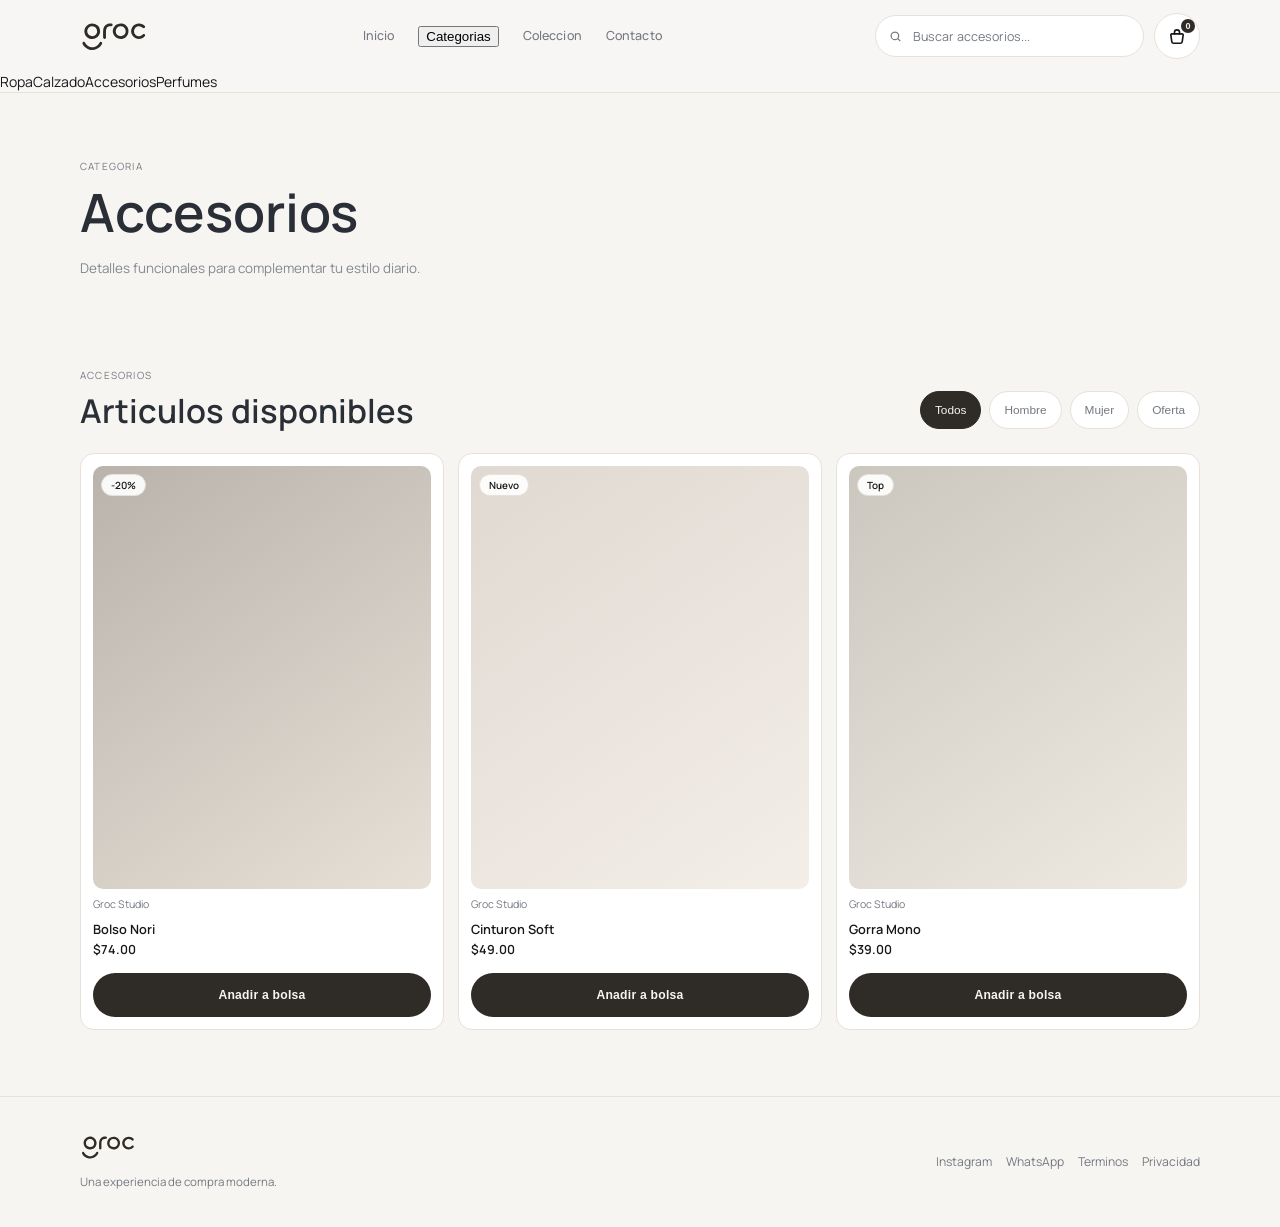
==== categoria-accesorios.html @ 4db7bdda "Add files via upload" ====
<!doctype html>
<html lang="es">
<head><meta charset="UTF-8"><meta name="viewport" content="width=device-width, initial-scale=1.0"><title>Groc | Accesorios</title><link rel="preconnect" href="https://fonts.googleapis.com"><link rel="preconnect" href="https://fonts.gstatic.com" crossorigin><link href="https://fonts.googleapis.com/css2?family=Manrope:wght@400;500;600;700&display=swap" rel="stylesheet"><link rel="stylesheet" href="styles.css"></head>
<body>
  <header class="site-header"><div class="container nav-wrap"><button class="menu-trigger" type="button" aria-label="Abrir menu" aria-expanded="false" aria-controls="mobileMenu"><span></span><span></span><span></span></button><a class="brand" href="index.html" aria-label="Groc"><img src="assets/groc.svg" alt="Groc"></a><nav class="nav" aria-label="Principal"><a href="index.html">Inicio</a><button class="nav-categories-btn" type="button" data-open-categories>Categorias</button><a href="coleccion.html">Coleccion</a><a href="contacto.html">Contacto</a></nav><div class="header-tools"><form class="search-box" role="search" aria-label="Buscar productos"><svg class="search-icon" viewBox="0 0 24 24" aria-hidden="true"><path d="M11 4a7 7 0 1 0 4.41 12.44l3.58 3.58 1.41-1.41-3.58-3.58A7 7 0 0 0 11 4zm0 2a5 5 0 1 1 0 10 5 5 0 0 1 0-10z"></path></svg><input type="search" placeholder="Buscar accesorios..." aria-label="Buscar"></form><button class="icon-btn cart-trigger" type="button" aria-label="Abrir bolsa"><span class="bag-wrap"><i class="hgi hgi-stroke hgi-shopping-bag-01" aria-hidden="true"></i><span class="cart-count" id="cartCount">0</span></span></button></div></div><nav class="mobile-menu" id="mobileMenu" aria-label="Menu movil"><a href="index.html">Inicio</a><button type="button" data-open-categories>Categorias</button><a href="coleccion.html">Coleccion</a><a href="contacto.html">Contacto</a></nav><div class="categories-list-modal" id="categoriesListModal" aria-hidden="true"><div class="categories-list-overlay" data-close-categories></div><div class="categories-list-panel" role="dialog" aria-modal="true" aria-label="Lista de categorias"><a href="categoria-ropa.html">Ropa</a><a href="categoria-calzado.html">Calzado</a><a href="categoria-accesorios.html">Accesorios</a><a href="categoria-perfumes.html">Perfumes</a></div></div></header>
  <main><section class="section page-hero"><div class="container"><p class="eyebrow">Categoria</p><h1>Accesorios</h1><p class="lead">Detalles funcionales para complementar tu estilo diario.</p></div></section><section class="section products"><div class="container"><div class="section-head section-head-inline"><div><p class="eyebrow">Accesorios</p><h2>Articulos disponibles</h2></div><div class="filter-group" role="group" aria-label="Filtrar accesorios"><button class="chip is-active" data-filter="all" type="button">Todos</button><button class="chip" data-filter="hombre" type="button">Hombre</button><button class="chip" data-filter="mujer" type="button">Mujer</button><button class="chip" data-filter="oferta" type="button">Oferta</button></div></div><div class="product-grid" id="productGrid">
    <article class="product-card" data-category="oferta" data-name="Bolso Nori" data-price="$74.00" data-brand="Groc Studio" data-description="Bolso compacto de perfil limpio." data-specs="Correa regulable|Material resistente"><div class="product-media"><span class="product-tag">-20%</span><div class="product-image dark"></div></div><p class="product-brand">Groc Studio</p><div class="product-info"><h3 class="product-title">Bolso Nori</h3><p class="product-price">$74.00</p></div><button class="btn btn-primary add-to-cart" type="button">Anadir a bolsa</button></article>
    <article class="product-card" data-category="hombre" data-name="Cinturon Soft" data-price="$49.00" data-brand="Groc Studio" data-description="Cinturon minimal para uso diario." data-specs="Hebilla metalica|Acabado mate"><div class="product-media"><span class="product-tag">Nuevo</span><div class="product-image soft"></div></div><p class="product-brand">Groc Studio</p><div class="product-info"><h3 class="product-title">Cinturon Soft</h3><p class="product-price">$49.00</p></div><button class="btn btn-primary add-to-cart" type="button">Anadir a bolsa</button></article>
    <article class="product-card" data-category="mujer" data-name="Gorra Mono" data-price="$39.00" data-brand="Groc Studio" data-description="Gorra sobria con ajuste comodo." data-specs="Talla unica|Tejido transpirable"><div class="product-media"><span class="product-tag">Top</span><div class="product-image alt"></div></div><p class="product-brand">Groc Studio</p><div class="product-info"><h3 class="product-title">Gorra Mono</h3><p class="product-price">$39.00</p></div><button class="btn btn-primary add-to-cart" type="button">Anadir a bolsa</button></article>
  </div></div></section></main>
  <footer class="site-footer"><div class="container footer-wrap"><div><a class="brand" href="index.html" aria-label="Groc"><img src="assets/groc.svg" alt="Groc"></a><p>Una experiencia de compra moderna.</p></div><div class="footer-links"><a href="#">Instagram</a><a href="#">WhatsApp</a><a href="#">Terminos</a><a href="#">Privacidad</a></div></div></footer>
  <div class="cart-panel" id="cartPanel" aria-hidden="true"><div class="cart-overlay" data-close-cart></div><aside class="cart-drawer" role="dialog" aria-modal="true" aria-label="Bolsa de compra"><div class="cart-header"><h3>Tu bolsa</h3><button class="close-cart" type="button" data-close-cart aria-label="Cerrar bolsa">×</button></div><div class="cart-content"><p class="cart-empty" id="cartEmpty">Tu bolsa esta vacia.</p><div class="cart-items" id="cartItems"></div></div><div class="cart-footer"><div class="cart-summary"><span>Subtotal</span><strong id="cartSubtotal">$0.00</strong></div><button class="btn btn-primary full" type="button">Finalizar compra</button><button class="btn btn-ghost full" type="button" data-close-cart>Seguir comprando</button></div></aside></div>
  <script src="script.js"></script>
</body>
</html>
---- styles.css ----
:root {
  --bg: #f7f5f2;
  --surface: #ffffff;
  --text: #171717;
  --heading: #2a2e36;
  --muted: #747981;
  --subtitle: #838891;
  --border: #e6e1da;
  --accent: #2f2b27;
  --accent-contrast: #f7f5f2;
  --radius: 14px;
}

* {
  box-sizing: border-box;
}

html,
body {
  margin: 0;
  padding: 0;
}

body {
  font-family: "Manrope", system-ui, -apple-system, BlinkMacSystemFont, "Segoe UI", sans-serif;
  background: var(--bg);
  color: var(--text);
  font-size: 0.875rem;
  line-height: 1.45;
}

a {
  color: inherit;
  text-decoration: none;
}

.container {
  width: min(1120px, 92%);
  margin: 0 auto;
}

.site-header {
  position: sticky;
  top: 0;
  z-index: 30;
  backdrop-filter: blur(8px);
  background: color-mix(in oklab, var(--bg) 86%, white 14%);
  border-bottom: 1px solid var(--border);
}

.nav-wrap {
  display: flex;
  align-items: center;
  justify-content: space-between;
  min-height: 72px;
  gap: 14px;
}

.menu-trigger {
  display: none;
  width: 42px;
  height: 42px;
  border: 1px solid var(--border);
  border-radius: 999px;
  background: var(--surface);
  padding: 0;
  align-items: center;
  justify-content: center;
  flex-direction: column;
  gap: 4px;
  cursor: pointer;
}

.menu-trigger span {
  width: 14px;
  height: 1.5px;
  background: var(--text);
  border-radius: 999px;
}

.brand {
  display: inline-flex;
  align-items: center;
}

.brand img {
  display: block;
  height: 30px;
  width: auto;
}

.site-header .brand img {
  height: 34px;
}

.site-footer .brand img {
  height: 28px;
}

.nav {
  display: flex;
  align-items: center;
  gap: 24px;
}

.nav a {
  color: var(--muted);
  font-weight: 500;
  font-size: 0.78rem;
  letter-spacing: 0.01em;
  transition: color 0.2s ease;
}

.nav a:hover {
  color: var(--text);
}

.header-tools {
  display: flex;
  align-items: center;
  gap: 10px;
}

.mobile-menu {
  display: none;
}

.search-box {
  display: inline-flex;
  align-items: center;
  gap: 8px;
  min-height: 42px;
  border: 1px solid var(--border);
  border-radius: 999px;
  background: var(--surface);
  padding: 0 12px;
}

.search-icon {
  width: 15px;
  height: 15px;
  fill: var(--muted);
}

.search-box input {
  width: 220px;
  border: 0;
  outline: none;
  background: transparent;
  color: var(--text);
  font-family: inherit;
  font-size: 0.78rem;
}

.search-box input::placeholder {
  color: var(--muted);
}

.icon-btn {
  border: 1px solid var(--border);
  border-radius: 999px;
  background: var(--surface);
  color: var(--text);
  min-height: 46px;
  min-width: 46px;
  padding: 0;
  display: inline-flex;
  align-items: center;
  justify-content: center;
  font-size: 0.9rem;
  cursor: pointer;
}

.bag-wrap {
  position: relative;
  width: 24px;
  height: 24px;
  display: inline-grid;
  place-items: center;
}

.hgi.hgi-stroke.hgi-shopping-bag-01 {
  display: block;
  width: 22px;
  height: 22px;
  color: currentColor;
  background: currentColor;
  -webkit-mask: url("data:image/svg+xml,%3Csvg xmlns='http://www.w3.org/2000/svg' viewBox='0 0 24 24' fill='none' stroke='black' stroke-width='1.8' stroke-linecap='round' stroke-linejoin='round'%3E%3Cpath d='M6.25 9.75h11.5a1 1 0 0 1 .99 1.14l-1.04 7.3a2 2 0 0 1-1.98 1.71H8.28a2 2 0 0 1-1.98-1.7l-1.04-7.31a1 1 0 0 1 .99-1.14Z'/%3E%3Cpath d='M9.25 9.75V8a2.75 2.75 0 1 1 5.5 0v1.75'/%3E%3C/svg%3E") center / contain no-repeat;
  mask: url("data:image/svg+xml,%3Csvg xmlns='http://www.w3.org/2000/svg' viewBox='0 0 24 24' fill='none' stroke='black' stroke-width='1.8' stroke-linecap='round' stroke-linejoin='round'%3E%3Cpath d='M6.25 9.75h11.5a1 1 0 0 1 .99 1.14l-1.04 7.3a2 2 0 0 1-1.98 1.71H8.28a2 2 0 0 1-1.98-1.7l-1.04-7.31a1 1 0 0 1 .99-1.14Z'/%3E%3Cpath d='M9.25 9.75V8a2.75 2.75 0 1 1 5.5 0v1.75'/%3E%3C/svg%3E") center / contain no-repeat;
}

.cart-count {
  position: absolute;
  top: -5px;
  right: -6px;
  display: grid;
  place-items: center;
  min-width: 14px;
  height: 14px;
  border-radius: 999px;
  background: var(--accent);
  color: var(--accent-contrast);
  font-size: 0.56rem;
  font-weight: 700;
  line-height: 1;
}

.hero {
  padding: 64px 0;
}

.hero-carousel {
  padding-top: 44px;
}

.carousel {
  position: relative;
  overflow: hidden;
  touch-action: pan-y;
}

.carousel-track {
  display: flex;
  transition: transform 0.5s ease;
}

.carousel-slide {
  min-width: 100%;
  min-height: 480px;
  position: relative;
  display: flex;
  align-items: end;
  padding: 34px;
}

.carousel-slide::before {
  content: none;
}

.slide-copy {
  position: relative;
  z-index: 1;
  max-width: 560px;
  display: flex;
  flex-direction: column;
  justify-content: flex-end;
}

.bg-one {
  background-image: none;
}

.bg-two {
  background-image: none;
}

.bg-three {
  background-image: none;
}

.carousel h1 {
  color: var(--text);
}

.carousel .eyebrow,
.carousel .lead {
  color: var(--subtitle);
}

.carousel .lead {
  opacity: 1;
}

.carousel-controls {
  position: absolute;
  left: 0;
  right: 0;
  bottom: 14px;
  display: flex;
  align-items: center;
  justify-content: center;
  gap: 12px;
  padding: 0 16px;
  pointer-events: none;
}

.carousel-btn {
  width: 32px;
  height: 32px;
  border-radius: 999px;
  border: 1px solid #d5cfc6;
  background: #f7f5f2;
  color: var(--text);
  cursor: pointer;
  font-size: 1.1rem;
  line-height: 1;
  pointer-events: auto;
}

.carousel-dots {
  display: flex;
  align-items: center;
  gap: 8px;
}

.dot {
  width: 7px;
  height: 7px;
  border-radius: 999px;
  border: 0;
  background: #b7afa5;
  padding: 0;
  cursor: pointer;
  pointer-events: auto;
}

.dot.is-active {
  width: 20px;
  background: var(--accent);
}

.eyebrow {
  text-transform: uppercase;
  letter-spacing: 0.12em;
  font-size: 0.62rem;
  color: var(--muted);
  margin: 0 0 10px;
}

h1,
h2,
h3,
p {
  margin: 0;
}

h1 {
  font-size: clamp(2.15rem, 4.4vw, 3.3rem);
  line-height: 1.08;
  font-weight: 600;
  color: var(--heading);
}

h2 {
  font-size: clamp(1.45rem, 2.6vw, 2.05rem);
  line-height: 1.12;
  font-weight: 600;
  color: var(--heading);
}

h3 {
  font-size: 0.84rem;
  font-weight: 600;
  color: var(--heading);
}

.lead {
  color: var(--subtitle);
  font-size: 0.84rem;
  margin-top: 18px;
  max-width: 56ch;
}

.hero-actions {
  margin-top: 28px;
  display: flex;
  justify-content: flex-start;
  gap: 12px;
}

.btn {
  border: 1px solid transparent;
  border-radius: 999px;
  min-height: 44px;
  padding: 0 20px;
  display: inline-flex;
  align-items: center;
  justify-content: center;
  font-weight: 600;
  font-size: 0.76rem;
  letter-spacing: 0.02em;
  transition: transform 0.2s ease, background-color 0.2s ease, color 0.2s ease;
}

.btn:hover {
  transform: translateY(-1px);
}

.btn-primary {
  background: var(--accent);
  color: var(--accent-contrast);
}

.btn-primary:hover {
  background: #1f1d1b;
}

.btn-ghost {
  border-color: var(--border);
  color: var(--text);
}

.btn-ghost:hover {
  background: var(--surface);
}

.section {
  padding: 66px 0;
}

.section-head {
  margin-bottom: 24px;
}

.section-head-inline {
  display: flex;
  align-items: end;
  justify-content: space-between;
  gap: 16px;
}

.category-grid {
  display: grid;
  grid-template-columns: repeat(4, minmax(0, 1fr));
  gap: 14px;
}

.category-item {
  border: 1px solid var(--border);
  border-radius: var(--radius);
  padding: 22px;
  background: var(--surface);
}

.category-item p {
  margin-top: 8px;
  color: var(--subtitle);
}

.filter-group {
  display: flex;
  gap: 8px;
  flex-wrap: wrap;
}

.chip {
  border: 1px solid var(--border);
  border-radius: 999px;
  background: var(--surface);
  color: var(--muted);
  min-height: 38px;
  padding: 0 14px;
  cursor: pointer;
  font-weight: 500;
  font-size: 0.74rem;
}

.chip.is-active {
  color: var(--accent-contrast);
  background: var(--accent);
  border-color: var(--accent);
}

.product-grid {
  margin-top: 24px;
  display: grid;
  grid-template-columns: repeat(3, minmax(0, 1fr));
  gap: 14px;
}

.product-card {
  border: 1px solid var(--border);
  border-radius: var(--radius);
  background: var(--surface);
  padding: 12px;
  display: grid;
  gap: 8px;
}

.product-media {
  position: relative;
}

.product-tag {
  position: absolute;
  left: 8px;
  top: 8px;
  z-index: 2;
  min-height: 22px;
  padding: 0 9px;
  border-radius: 999px;
  border: 1px solid var(--border);
  background: color-mix(in oklab, var(--surface) 92%, transparent 8%);
  display: inline-flex;
  align-items: center;
  font-size: 0.62rem;
  font-weight: 600;
}

.product-image {
  width: 100%;
  aspect-ratio: 4 / 5;
  border-radius: 10px;
  background: linear-gradient(145deg, #d6d0c8 0%, #f7f5f2 100%);
}

.product-image.alt {
  background: linear-gradient(145deg, #cbc7bf 0%, #eee9e1 100%);
}

.product-image.dark {
  background: linear-gradient(145deg, #b9b3ab 0%, #e6e0d7 100%);
}

.product-image.soft {
  background: linear-gradient(145deg, #dfd9d2 0%, #f3eee7 100%);
}

.product-image.perfume {
  background: linear-gradient(145deg, #d6d1cb 0%, #ede7df 100%);
}

.product-image.perfume-intense {
  background: linear-gradient(145deg, #c3bfb8 0%, #ddd8d1 100%);
}

.modal-image.alt,
.detail-main-image.alt {
  background: linear-gradient(145deg, #cbc7bf 0%, #eee9e1 100%);
}

.modal-image.dark,
.detail-main-image.dark {
  background: linear-gradient(145deg, #b9b3ab 0%, #e6e0d7 100%);
}

.modal-image.soft,
.detail-main-image.soft {
  background: linear-gradient(145deg, #dfd9d2 0%, #f3eee7 100%);
}

.modal-image.perfume,
.detail-main-image.perfume {
  background: linear-gradient(145deg, #d6d1cb 0%, #ede7df 100%);
}

.modal-image.perfume-intense,
.detail-main-image.perfume-intense {
  background: linear-gradient(145deg, #c3bfb8 0%, #ddd8d1 100%);
}

.quick-btn {
  position: absolute;
  right: 8px;
  bottom: 8px;
  border: 1px solid var(--border);
  border-radius: 999px;
  min-height: 24px;
  padding: 0 10px;
  background: color-mix(in oklab, var(--surface) 92%, transparent 8%);
  font-family: inherit;
  font-size: 0.62rem;
  color: var(--text);
  cursor: pointer;
}

.product-brand {
  font-size: 0.66rem;
  color: var(--muted);
}

.product-info {
  display: flex;
  flex-direction: column;
  align-items: flex-start;
  gap: 2px;
}

.product-title {
  border: 0;
  background: transparent;
  padding: 0;
  font-size: 0.8rem;
  color: var(--text);
  font-family: inherit;
  text-align: left;
  cursor: pointer;
}

.product-price {
  font-size: 0.78rem;
  font-weight: 600;
}

.add-to-cart {
  margin-top: 6px;
  width: 100%;
}

.showcase-grid {
  display: grid;
  grid-template-columns: 1fr 1fr 1fr;
  grid-template-rows: repeat(2, minmax(210px, 1fr));
  gap: 10px;
}

.showcase-card {
  position: relative;
  border-radius: 14px;
  overflow: hidden;
  border: 1px solid var(--border);
  min-height: 210px;
  padding: 14px;
  display: flex;
  align-items: end;
  justify-content: space-between;
  color: #f7f5f2;
}

.showcase-card::before {
  content: "";
  position: absolute;
  inset: 0;
  background: linear-gradient(180deg, rgba(18, 16, 14, 0.08) 0%, rgba(18, 16, 14, 0.48) 100%);
}

.page-hero {
  padding-bottom: 24px;
}

.page-hero .lead {
  max-width: 64ch;
}

.category-page-grid {
  display: grid;
  grid-template-columns: repeat(3, minmax(0, 1fr));
  gap: 12px;
}

.category-page-card {
  border: 1px solid var(--border);
  border-radius: var(--radius);
  background: var(--surface);
  padding: 18px;
  display: grid;
  gap: 8px;
}

.category-page-card a {
  font-size: 0.74rem;
  color: var(--text);
  text-decoration: underline;
  text-underline-offset: 4px;
}

.collection-page-grid {
  display: grid;
  grid-template-columns: 1.2fr 0.8fr;
  gap: 12px;
}

.collection-page-card {
  border: 1px solid var(--border);
  border-radius: var(--radius);
  background: var(--surface);
  padding: 20px;
  display: grid;
  align-content: start;
  gap: 8px;
}

.collection-page-card.wide {
  grid-row: span 2;
  background: linear-gradient(145deg, #ece7df 0%, #f6f3ee 100%);
}

.collection-page-card a {
  font-size: 0.74rem;
  color: var(--text);
  text-decoration: underline;
  text-underline-offset: 4px;
}

.contact-page-grid {
  display: grid;
  grid-template-columns: 0.9fr 1.1fr;
  gap: 12px;
}

.contact-cards {
  display: grid;
  gap: 10px;
}

.contact-card {
  border: 1px solid var(--border);
  border-radius: var(--radius);
  background: var(--surface);
  padding: 16px;
  display: grid;
  gap: 4px;
}

.contact-form {
  border: 1px solid var(--border);
  border-radius: var(--radius);
  background: var(--surface);
  padding: 18px;
  display: grid;
  gap: 12px;
}

.contact-form label {
  display: grid;
  gap: 6px;
  font-size: 0.72rem;
  color: var(--muted);
}

.contact-form input,
.contact-form textarea {
  width: 100%;
  border: 1px solid var(--border);
  border-radius: 12px;
  background: transparent;
  color: var(--text);
  font-family: inherit;
  font-size: 0.8rem;
  padding: 10px 12px;
}

.showcase-title,
.showcase-arrow {
  position: relative;
  z-index: 1;
}

.showcase-title {
  font-size: 0.74rem;
  font-weight: 600;
}

.showcase-arrow {
  width: 30px;
  height: 30px;
  border-radius: 999px;
  background: rgba(247, 245, 242, 0.95);
  color: var(--text);
  display: inline-grid;
  place-items: center;
  font-size: 0.96rem;
}

.card-accessories {
  grid-row: 1 / span 2;
  background: linear-gradient(145deg, #a5b4bd 0%, #1f2f3e 100%);
}

.card-headphones {
  background: linear-gradient(145deg, #7d838b 0%, #232527 100%);
}

.card-turntables {
  background: linear-gradient(145deg, #6b7783 0%, #1b2430 100%);
}

.card-speakers {
  background: linear-gradient(145deg, #77818d 0%, #283036 100%);
}

.card-earphones {
  background: linear-gradient(145deg, #8a9dad 0%, #394754 100%);
}

.offer-zone {
  padding-top: 18px;
}

.offer-hero {
  position: relative;
  border: 1px solid var(--border);
  border-radius: 14px;
  overflow: hidden;
  min-height: 420px;
  background: color-mix(in oklab, var(--surface) 86%, var(--bg) 14%);
}

.offer-main-visual {
  position: absolute;
  inset: 0;
  background:
    radial-gradient(circle at 52% 36%, #ffffff 0%, #f1ece4 54%, #ded8cf 100%);
}

.offer-main-visual::after {
  content: "";
  position: absolute;
  left: 50%;
  top: 52%;
  width: min(520px, 68vw);
  aspect-ratio: 1 / 1;
  transform: translate(-50%, -50%);
  border-radius: 999px;
  background: radial-gradient(circle, rgba(44, 40, 36, 0.1) 0%, rgba(44, 40, 36, 0) 66%);
  filter: blur(3px);
}

.offer-product-card {
  position: absolute;
  left: 16px;
  bottom: 16px;
  z-index: 2;
  width: min(340px, calc(100% - 32px));
  border: 1px solid var(--border);
  border-radius: 14px;
  background: color-mix(in oklab, var(--surface) 95%, transparent 5%);
  box-shadow: 0 8px 20px rgba(20, 17, 14, 0.08);
  padding: 12px;
  display: grid;
  grid-template-columns: 70px 1fr;
  gap: 10px;
}

.offer-thumb {
  width: 70px;
  aspect-ratio: 1/1;
  border-radius: 10px;
  background: linear-gradient(145deg, #d6d0c8 0%, #f5f1ea 100%);
}

.offer-copy {
  display: grid;
  align-content: center;
  gap: 2px;
}

.offer-label {
  font-size: 0.62rem;
  text-transform: uppercase;
  color: var(--muted);
}

.offer-copy h3 {
  font-size: 0.86rem;
}

.offer-copy a {
  margin-top: 4px;
  font-size: 0.72rem;
  font-weight: 600;
  text-decoration: underline;
  text-underline-offset: 4px;
}

.offer-flash {
  margin-top: 10px;
  color: var(--text);
}

.offer-flash-wrap {
  min-height: 112px;
  border-radius: 14px;
  border: 1px solid var(--border);
  background: #ffffff;
  padding: 0 18px;
  display: flex;
  align-items: center;
  justify-content: space-between;
  gap: 16px;
}

.offer-text h2 {
  font-size: 2rem;
  line-height: 1;
}

.offer-text p {
  margin-top: 8px;
  color: var(--muted);
}

.offer-timer {
  display: grid;
  grid-template-columns: repeat(4, minmax(64px, auto));
  gap: 0;
}

.time-box {
  min-width: 92px;
  text-align: center;
  padding: 0 10px;
  border-left: 1px solid rgba(47, 43, 39, 0.14);
}

.time-box:first-child {
  border-left: 0;
}

.time-box strong {
  display: block;
  font-size: 2rem;
  line-height: 1;
}

.time-box span {
  font-size: 0.68rem;
  color: var(--muted);
  text-transform: uppercase;
}

.site-footer {
  border-top: 1px solid var(--border);
  padding: 36px 0;
}

.footer-wrap {
  display: flex;
  align-items: center;
  justify-content: space-between;
  gap: 24px;
}

.footer-wrap p {
  margin-top: 8px;
  color: var(--muted);
  font-size: 0.72rem;
}

.footer-links {
  display: flex;
  align-items: center;
  gap: 14px;
  color: var(--muted);
  font-size: 0.76rem;
}

.cart-panel {
  position: fixed;
  inset: 0;
  z-index: 70;
  opacity: 0;
  pointer-events: none;
  transition: opacity 0.25s ease;
}

.cart-panel.is-open {
  opacity: 1;
  pointer-events: auto;
}

.cart-overlay {
  position: absolute;
  inset: 0;
  background: rgba(16, 14, 12, 0.4);
}

.cart-drawer {
  position: absolute;
  top: 0;
  right: 0;
  width: min(420px, 100%);
  height: 100%;
  background: var(--surface);
  border-left: 1px solid var(--border);
  display: grid;
  grid-template-rows: auto 1fr auto;
  transform: translateX(100%);
  transition: transform 0.28s ease;
}

.cart-panel.is-open .cart-drawer {
  transform: translateX(0);
}

.cart-header {
  display: flex;
  align-items: center;
  justify-content: space-between;
  padding: 16px 18px;
  border-bottom: 1px solid var(--border);
}

.cart-content {
  padding: 12px 18px;
  overflow: auto;
}

.cart-empty {
  color: var(--muted);
  margin-top: 12px;
}

.cart-items {
  display: grid;
  gap: 10px;
}

.cart-item {
  border: 1px solid var(--border);
  border-radius: 12px;
  padding: 10px;
  display: grid;
  grid-template-columns: 70px 1fr auto;
  gap: 10px;
  align-items: center;
}

.cart-item-media {
  width: 70px;
  aspect-ratio: 1/1;
  border-radius: 8px;
  background: linear-gradient(145deg, #d6d0c8 0%, #f7f5f2 100%);
}

.cart-item-media.alt {
  background: linear-gradient(145deg, #cbc7bf 0%, #eee9e1 100%);
}

.cart-item-media.dark {
  background: linear-gradient(145deg, #b9b3ab 0%, #e6e0d7 100%);
}

.cart-item-media.soft {
  background: linear-gradient(145deg, #dfd9d2 0%, #f3eee7 100%);
}

.cart-item-media.perfume {
  background: linear-gradient(145deg, #d6d1cb 0%, #ede7df 100%);
}

.cart-item-media.perfume-intense {
  background: linear-gradient(145deg, #c3bfb8 0%, #ddd8d1 100%);
}

.cart-item-info {
  display: grid;
  gap: 2px;
}

.cart-item-name {
  font-size: 0.78rem;
  font-weight: 600;
}

.cart-item-meta {
  color: var(--muted);
  font-size: 0.66rem;
}

.cart-item-remove {
  margin-top: 4px;
  border: 0;
  background: transparent;
  color: #a07d7d;
  font-family: inherit;
  font-size: 0.66rem;
  padding: 0;
  width: fit-content;
  cursor: pointer;
}

.cart-item-remove:hover {
  color: #8f6666;
}

.cart-item-price {
  font-size: 0.74rem;
  font-weight: 700;
}

.cart-footer {
  border-top: 1px solid var(--border);
  padding: 14px 18px;
  display: grid;
  gap: 10px;
}

.cart-summary {
  display: flex;
  align-items: center;
  justify-content: space-between;
  font-size: 0.78rem;
}

.full {
  width: 100%;
}

.product-modal {
  position: fixed;
  inset: 0;
  z-index: 60;
  display: grid;
  place-items: center;
  opacity: 0;
  pointer-events: none;
  transition: opacity 0.22s ease;
}

.product-modal.is-open {
  opacity: 1;
  pointer-events: auto;
}

.modal-overlay {
  position: absolute;
  inset: 0;
  background: rgba(16, 14, 12, 0.42);
}

.modal-body {
  position: relative;
  z-index: 1;
  width: min(920px, calc(100% - 28px));
  background: var(--surface);
  border: 1px solid var(--border);
  border-radius: 16px;
  padding: 18px;
  max-height: calc(100vh - 28px);
  overflow: auto;
}

.preview-body {
  display: grid;
  grid-template-columns: 0.95fr 1.05fr;
  gap: 18px;
}

.detail-body {
  display: grid;
  grid-template-columns: 1.05fr 0.95fr;
  gap: 22px;
}

.modal-close {
  position: absolute;
  top: 10px;
  right: 10px;
  border: 0;
  background: transparent;
  color: var(--text);
  font-size: 1.6rem;
  line-height: 1;
  padding: 0;
  cursor: pointer;
}

.close-cart {
  border: 0;
  background: transparent;
  color: var(--text);
  font-size: 1.9rem;
  line-height: 1;
  padding: 0;
  cursor: pointer;
}

.modal-media {
  border: 1px solid var(--border);
  border-radius: 12px;
  padding: 10px;
}

.modal-image,
.detail-main-image {
  width: 100%;
  aspect-ratio: 4 / 5;
  border-radius: 10px;
  background: linear-gradient(145deg, #d6d0c8 0%, #f7f5f2 100%);
}

.modal-content,
.detail-info {
  display: grid;
  align-content: start;
  gap: 8px;
}

.modal-brand {
  font-size: 0.64rem;
  color: var(--muted);
}

.modal-title {
  font-size: 1rem;
  line-height: 1.2;
}

.modal-price {
  font-size: 0.9rem;
  font-weight: 700;
}

.modal-description {
  color: var(--muted);
  font-size: 0.74rem;
  line-height: 1.5;
}

.modal-actions {
  margin-top: 10px;
  display: flex;
  gap: 10px;
}

.detail-gallery {
  display: grid;
  gap: 10px;
}

.detail-thumbs {
  display: flex;
  gap: 8px;
}

.thumb {
  width: 52px;
  height: 52px;
  border-radius: 8px;
  border: 1px solid var(--border);
  background: #e4ddd4;
  cursor: pointer;
}

.thumb.is-active {
  border-color: var(--accent);
}

.detail-specs {
  margin: 8px 0 0;
  padding-left: 16px;
  display: grid;
  gap: 5px;
  color: var(--muted);
  font-size: 0.7rem;
}

.detail-cta {
  margin-top: 8px;
}

@media (max-width: 980px) {
  .category-page-grid {
    grid-template-columns: repeat(2, minmax(0, 1fr));
  }

  .collection-page-grid,
  .contact-page-grid {
    grid-template-columns: 1fr;
  }

  .collection-page-card.wide {
    grid-row: auto;
  }

  .showcase-grid {
    grid-template-columns: 1fr 1fr;
    grid-template-rows: repeat(3, 190px);
  }

  .card-accessories {
    grid-row: auto;
    min-height: 190px;
  }

  .carousel-slide {
    min-height: 400px;
    padding: 24px;
  }

  .product-grid {
    grid-template-columns: repeat(2, minmax(0, 1fr));
  }

  .search-box input {
    width: 170px;
  }

  .offer-flash-wrap {
    flex-direction: column;
    align-items: start;
    padding: 16px 18px;
  }
}

@media (max-width: 760px) {
  .category-page-grid {
    grid-template-columns: 1fr;
  }

  .nav-wrap {
    display: grid;
    grid-template-columns: auto 1fr auto;
    align-items: center;
    column-gap: 10px;
    row-gap: 14px;
    padding: 14px 0 12px;
  }

  .nav {
    display: none;
  }

  .header-tools {
    display: contents;
  }

  .menu-trigger {
    display: inline-flex;
    grid-column: 1;
    grid-row: 1;
  }

  .brand {
    grid-column: 2;
    grid-row: 1;
    justify-self: center;
  }

  .cart-trigger {
    grid-column: 3;
    grid-row: 1;
    justify-self: end;
  }

  .search-box {
    grid-column: 1 / -1;
    grid-row: 2;
    width: 100%;
    min-width: 0;
    min-height: 46px;
    padding: 0 14px;
  }

  .mobile-menu {
    display: none;
  }

  .mobile-menu.is-open {
    display: grid;
    margin: 8px 4% 0;
    background: #ffffff;
    border: 1px solid #e6e1da;
    border-radius: 12px;
    box-shadow: 0 8px 20px rgba(18, 16, 14, 0.06);
    max-height: 240px;
    overflow: hidden;
  }

  .mobile-menu a {
    min-height: 42px;
    display: flex;
    align-items: center;
    padding: 0 14px;
    border-bottom: 0;
    font-size: 0.8rem;
    color: #4a4640;
  }

  .search-box input {
    width: 100%;
    min-width: 0;
  }

  .category-grid,
  .product-grid {
    grid-template-columns: 1fr;
  }

  .showcase-grid {
    grid-template-columns: 1fr;
    grid-template-rows: repeat(5, 170px);
    gap: 12px;
    margin-top: 10px;
  }

  .showcase-card {
    min-height: 0;
    height: 170px;
    padding: 16px;
  }

  .offer-hero {
    min-height: 330px;
  }

  .offer-main-visual::after {
    width: 74vw;
  }

  .offer-text h2,
  .time-box strong {
    font-size: 1.4rem;
  }

  h1 {
    font-size: clamp(1.8rem, 8vw, 2.2rem);
  }

  .offer-timer {
    width: 100%;
    grid-template-columns: repeat(2, 1fr);
    gap: 8px;
  }

  .time-box {
    border-left: 0;
    border: 1px solid rgba(47, 43, 39, 0.14);
    border-radius: 10px;
    padding: 8px 6px;
  }

  .carousel-slide {
    padding: 16px 16px 78px;
  }

  .slide-copy {
    padding-bottom: 8px;
  }

  .hero-actions {
    margin-top: 20px;
    margin-bottom: 18px;
    flex-wrap: wrap;
  }

  .carousel-btn {
    display: none;
  }

  .carousel-controls {
    bottom: 16px;
    justify-content: center;
  }

  .preview-body,
  .detail-body {
    grid-template-columns: 1fr;
  }

  .modal-actions {
    flex-direction: column;
  }

  .section-head-inline {
    flex-direction: column;
    align-items: start;
  }

  .hero {
    padding-top: 42px;
  }
}

@media (max-width: 420px) {
  .cart-item {
    grid-template-columns: 56px 1fr auto;
    gap: 8px;
  }

  .cart-item-media {
    width: 56px;
  }
}

@media (prefers-reduced-motion: reduce) {
  .carousel-track,
  .cart-panel,
  .cart-drawer,
  .product-modal {
    transition: none !important;
  }
}
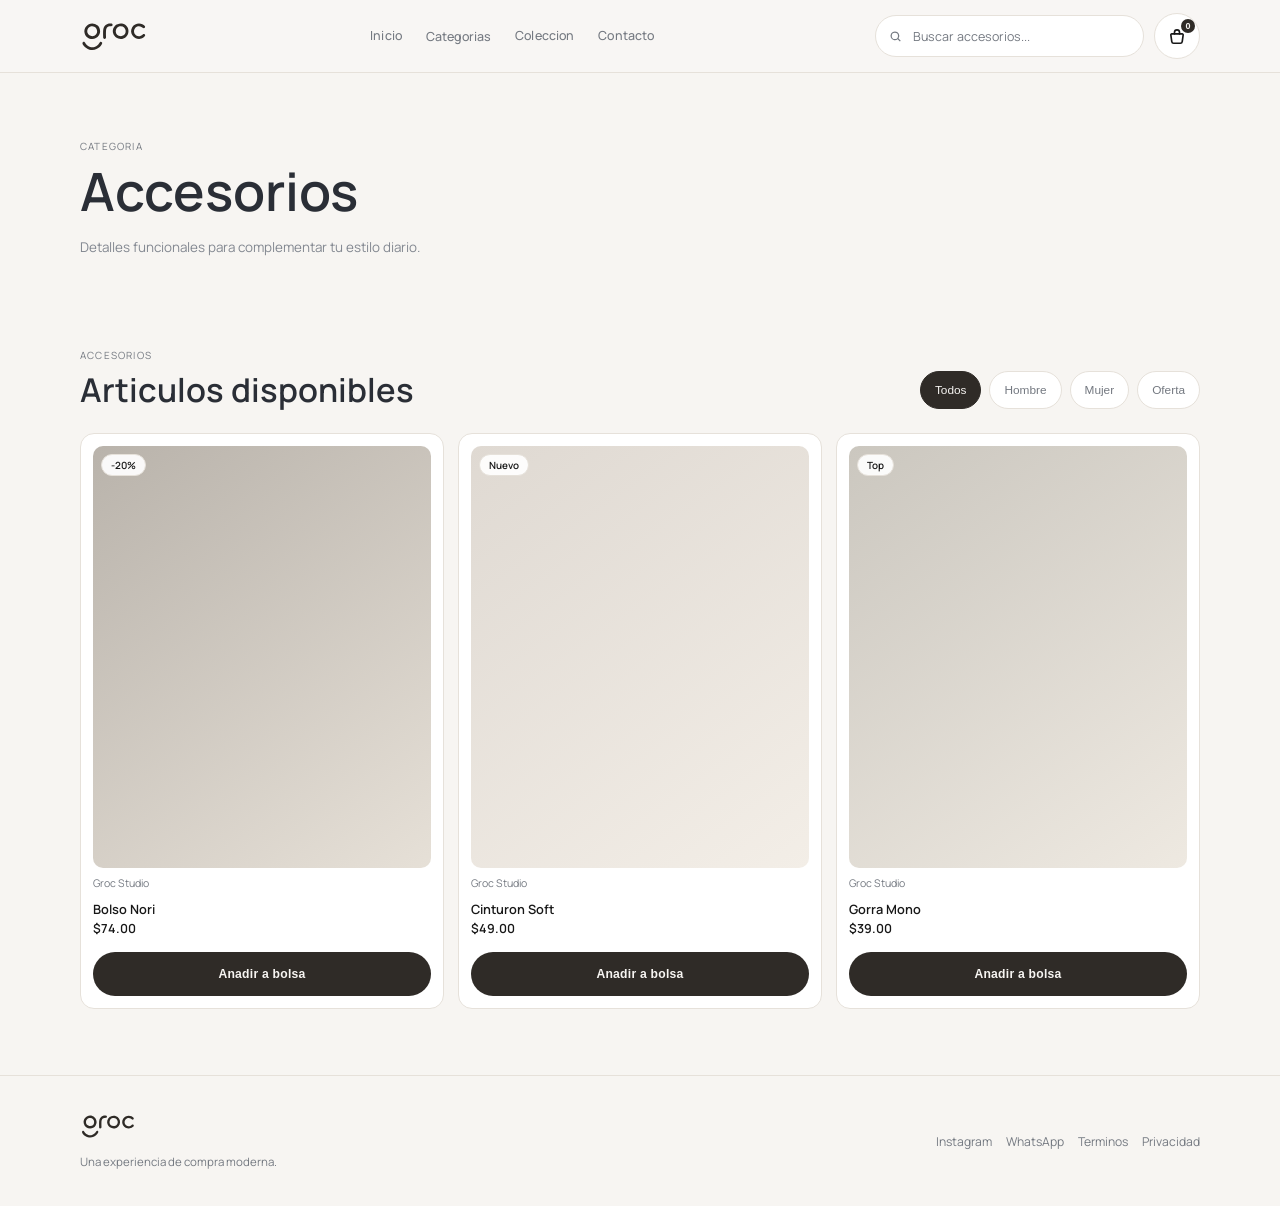
==== commit 91569637: "Add files via upload" ====
--- a/categoria-accesorios.html
+++ b/categoria-accesorios.html
@@ -2,7 +2,7 @@
 <html lang="es">
 <head><meta charset="UTF-8"><meta name="viewport" content="width=device-width, initial-scale=1.0"><title>Groc | Accesorios</title><link rel="preconnect" href="https://fonts.googleapis.com"><link rel="preconnect" href="https://fonts.gstatic.com" crossorigin><link href="https://fonts.googleapis.com/css2?family=Manrope:wght@400;500;600;700&display=swap" rel="stylesheet"><link rel="stylesheet" href="styles.css"></head>
 <body>
-  <header class="site-header"><div class="container nav-wrap"><button class="menu-trigger" type="button" aria-label="Abrir menu" aria-expanded="false" aria-controls="mobileMenu"><span></span><span></span><span></span></button><a class="brand" href="index.html" aria-label="Groc"><img src="assets/groc.svg" alt="Groc"></a><nav class="nav" aria-label="Principal"><a href="index.html">Inicio</a><button class="nav-categories-btn" type="button" data-open-categories>Categorias</button><a href="coleccion.html">Coleccion</a><a href="contacto.html">Contacto</a></nav><div class="header-tools"><form class="search-box" role="search" aria-label="Buscar productos"><svg class="search-icon" viewBox="0 0 24 24" aria-hidden="true"><path d="M11 4a7 7 0 1 0 4.41 12.44l3.58 3.58 1.41-1.41-3.58-3.58A7 7 0 0 0 11 4zm0 2a5 5 0 1 1 0 10 5 5 0 0 1 0-10z"></path></svg><input type="search" placeholder="Buscar accesorios..." aria-label="Buscar"></form><button class="icon-btn cart-trigger" type="button" aria-label="Abrir bolsa"><span class="bag-wrap"><i class="hgi hgi-stroke hgi-shopping-bag-01" aria-hidden="true"></i><span class="cart-count" id="cartCount">0</span></span></button></div></div><nav class="mobile-menu" id="mobileMenu" aria-label="Menu movil"><a href="index.html">Inicio</a><button type="button" data-open-categories>Categorias</button><a href="coleccion.html">Coleccion</a><a href="contacto.html">Contacto</a></nav><div class="categories-list-modal" id="categoriesListModal" aria-hidden="true"><div class="categories-list-overlay" data-close-categories></div><div class="categories-list-panel" role="dialog" aria-modal="true" aria-label="Lista de categorias"><a href="categoria-ropa.html">Ropa</a><a href="categoria-calzado.html">Calzado</a><a href="categoria-accesorios.html">Accesorios</a><a href="categoria-perfumes.html">Perfumes</a></div></div></header>
+  <header class="site-header"><div class="container nav-wrap"><button class="menu-trigger" type="button" aria-label="Abrir menu" aria-expanded="false" aria-controls="mobileMenu"><span></span><span></span><span></span></button><a class="brand" href="index.html" aria-label="Groc"><img src="assets/groc.svg" alt="Groc"></a><nav class="nav" aria-label="Principal"><a href="index.html">Inicio</a><button class="nav-categories-btn" type="button" data-open-categories>Categorias</button><a href="coleccion.html">Coleccion</a><a href="contacto.html">Contacto</a></nav><div class="header-tools"><form class="search-box" role="search" aria-label="Buscar productos"><svg class="search-icon" viewBox="0 0 24 24" aria-hidden="true"><path d="M11 4a7 7 0 1 0 4.41 12.44l3.58 3.58 1.41-1.41-3.58-3.58A7 7 0 0 0 11 4zm0 2a5 5 0 1 1 0 10 5 5 0 0 1 0-10z"></path></svg><input type="search" placeholder="Buscar accesorios..." aria-label="Buscar"></form><button class="icon-btn cart-trigger" type="button" aria-label="Abrir bolsa"><span class="bag-wrap"><i class="hgi hgi-stroke hgi-shopping-bag-01" aria-hidden="true"></i><span class="cart-count" id="cartCount">0</span></span></button></div></div><nav class="mobile-menu" id="mobileMenu" aria-label="Menu movil"><a href="index.html">Inicio</a><button type="button" data-open-categories>Categorias</button><a href="coleccion.html">Coleccion</a><a href="contacto.html">Contacto</a></nav><div class="categories-list-modal" id="categoriesListModal" aria-hidden="true" hidden><div class="categories-list-overlay" data-close-categories></div><div class="categories-list-panel" role="dialog" aria-modal="true" aria-label="Lista de categorias"><a href="categoria-ropa.html">Ropa</a><a href="categoria-calzado.html">Calzado</a><a href="categoria-accesorios.html">Accesorios</a><a href="categoria-perfumes.html">Perfumes</a></div></div></header>
   <main><section class="section page-hero"><div class="container"><p class="eyebrow">Categoria</p><h1>Accesorios</h1><p class="lead">Detalles funcionales para complementar tu estilo diario.</p></div></section><section class="section products"><div class="container"><div class="section-head section-head-inline"><div><p class="eyebrow">Accesorios</p><h2>Articulos disponibles</h2></div><div class="filter-group" role="group" aria-label="Filtrar accesorios"><button class="chip is-active" data-filter="all" type="button">Todos</button><button class="chip" data-filter="hombre" type="button">Hombre</button><button class="chip" data-filter="mujer" type="button">Mujer</button><button class="chip" data-filter="oferta" type="button">Oferta</button></div></div><div class="product-grid" id="productGrid">
     <article class="product-card" data-category="oferta" data-name="Bolso Nori" data-price="$74.00" data-brand="Groc Studio" data-description="Bolso compacto de perfil limpio." data-specs="Correa regulable|Material resistente"><div class="product-media"><span class="product-tag">-20%</span><div class="product-image dark"></div></div><p class="product-brand">Groc Studio</p><div class="product-info"><h3 class="product-title">Bolso Nori</h3><p class="product-price">$74.00</p></div><button class="btn btn-primary add-to-cart" type="button">Anadir a bolsa</button></article>
     <article class="product-card" data-category="hombre" data-name="Cinturon Soft" data-price="$49.00" data-brand="Groc Studio" data-description="Cinturon minimal para uso diario." data-specs="Hebilla metalica|Acabado mate"><div class="product-media"><span class="product-tag">Nuevo</span><div class="product-image soft"></div></div><p class="product-brand">Groc Studio</p><div class="product-info"><h3 class="product-title">Cinturon Soft</h3><p class="product-price">$49.00</p></div><button class="btn btn-primary add-to-cart" type="button">Anadir a bolsa</button></article>
--- a/styles.css
+++ b/styles.css
@@ -111,7 +111,24 @@
   transition: color 0.2s ease;
 }
 
+.nav-categories-btn {
+  border: 0;
+  background: transparent;
+  color: var(--muted);
+  font-weight: 500;
+  font-size: 0.78rem;
+  letter-spacing: 0.01em;
+  font-family: inherit;
+  padding: 0;
+  cursor: pointer;
+  transition: color 0.2s ease;
+}
+
 .nav a:hover {
+  color: var(--text);
+}
+
+.nav-categories-btn:hover {
   color: var(--text);
 }
 
@@ -123,6 +140,50 @@
 
 .mobile-menu {
   display: none;
+}
+
+.categories-list-modal {
+  display: none;
+  position: fixed;
+  inset: 0;
+  z-index: 55;
+}
+
+.categories-list-modal.is-open {
+  display: block;
+}
+
+.categories-list-overlay {
+  position: absolute;
+  inset: 0;
+  background: transparent;
+}
+
+.categories-list-panel {
+  position: absolute;
+  top: 82px;
+  left: 50%;
+  transform: translateX(-50%);
+  width: min(360px, 92vw);
+  border: 1px solid var(--border);
+  border-radius: 14px;
+  background: var(--surface);
+  padding: 8px 0;
+  display: grid;
+  gap: 0;
+}
+
+.categories-list-panel a {
+  min-height: 48px;
+  display: flex;
+  align-items: center;
+  padding: 0 16px;
+  font-size: 0.84rem;
+  color: var(--text);
+}
+
+.categories-list-panel a:hover {
+  background: #f7f3ed;
 }
 
 .search-box {
@@ -1343,19 +1404,45 @@
     background: #ffffff;
     border: 1px solid #e6e1da;
     border-radius: 12px;
-    box-shadow: 0 8px 20px rgba(18, 16, 14, 0.06);
-    max-height: 240px;
+    box-shadow: none;
+    max-height: 280px;
+    padding: 8px 0;
     overflow: hidden;
   }
 
   .mobile-menu a {
-    min-height: 42px;
+    min-height: 52px;
     display: flex;
     align-items: center;
-    padding: 0 14px;
+    padding: 0 16px;
     border-bottom: 0;
-    font-size: 0.8rem;
+    font-size: 0.84rem;
     color: #4a4640;
+  }
+
+  .mobile-menu button {
+    min-height: 52px;
+    display: flex;
+    align-items: center;
+    padding: 0 16px;
+    border: 0;
+    font-size: 0.84rem;
+    color: #4a4640;
+    background: transparent;
+    font-family: inherit;
+    text-align: left;
+    cursor: pointer;
+  }
+
+  .categories-list-panel {
+    top: 160px;
+    left: 4%;
+    right: 4%;
+    width: auto;
+    transform: none;
+    border: 1px solid #e6e1da;
+    border-radius: 12px;
+  box-shadow: none;
   }
 
   .search-box input {
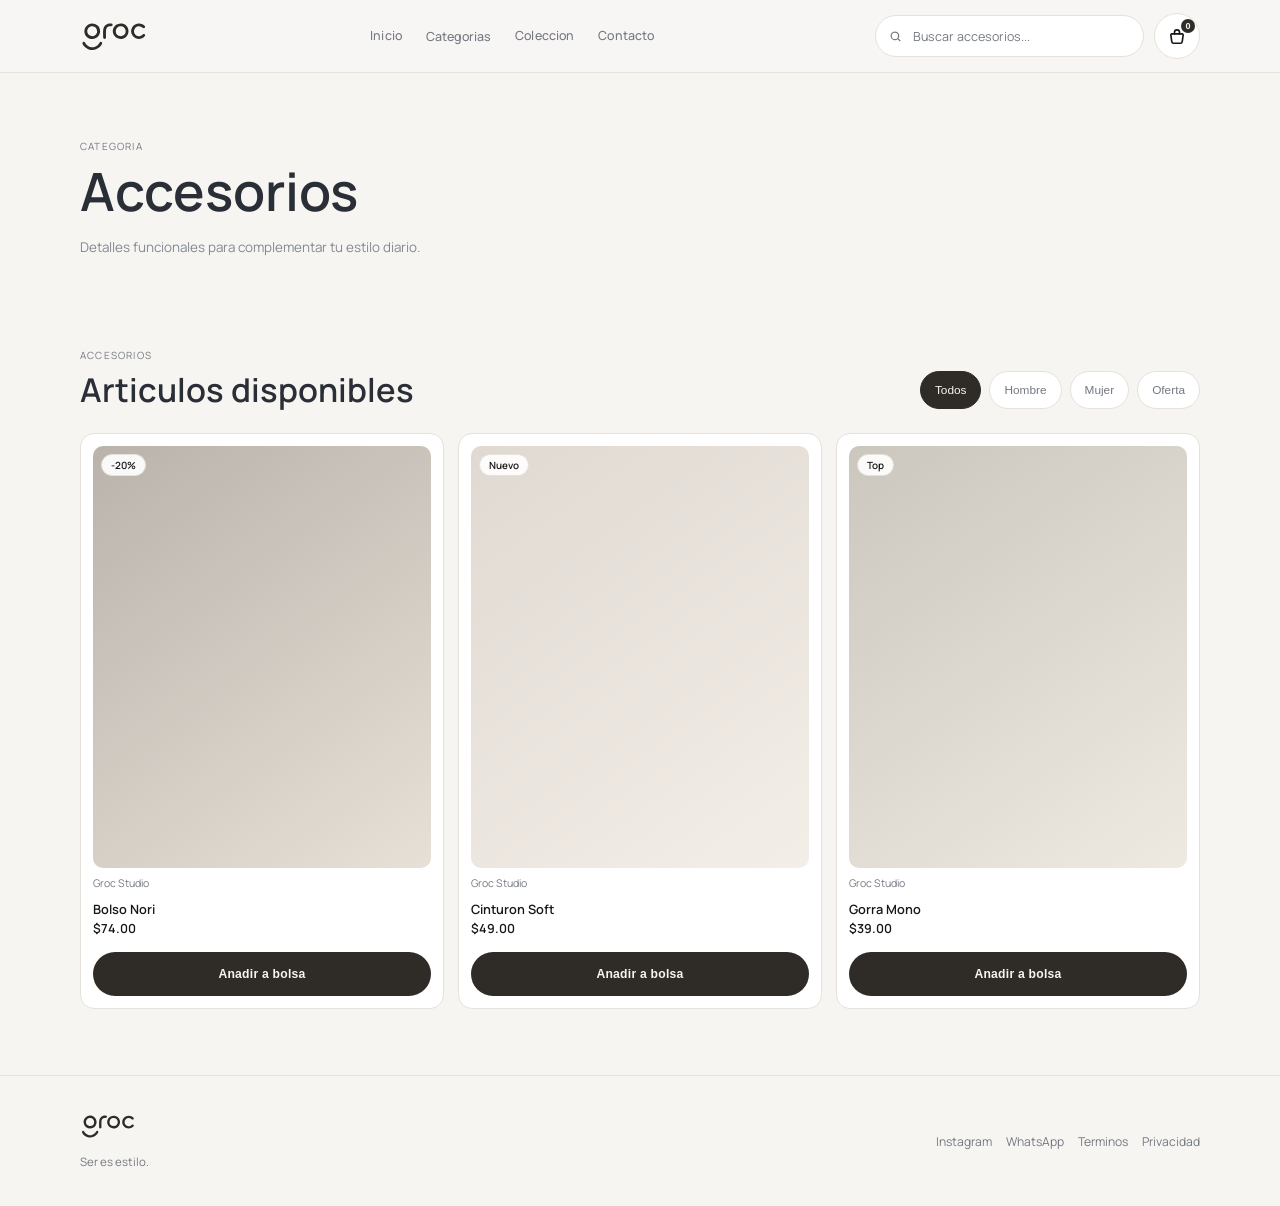
==== commit 4b2ebd45: "Actualizar categoria-accesorios.html" ====
--- a/categoria-accesorios.html
+++ b/categoria-accesorios.html
@@ -2,13 +2,13 @@
 <html lang="es">
 <head><meta charset="UTF-8"><meta name="viewport" content="width=device-width, initial-scale=1.0"><title>Groc | Accesorios</title><link rel="preconnect" href="https://fonts.googleapis.com"><link rel="preconnect" href="https://fonts.gstatic.com" crossorigin><link href="https://fonts.googleapis.com/css2?family=Manrope:wght@400;500;600;700&display=swap" rel="stylesheet"><link rel="stylesheet" href="styles.css"></head>
 <body>
-  <header class="site-header"><div class="container nav-wrap"><button class="menu-trigger" type="button" aria-label="Abrir menu" aria-expanded="false" aria-controls="mobileMenu"><span></span><span></span><span></span></button><a class="brand" href="index.html" aria-label="Groc"><img src="assets/groc.svg" alt="Groc"></a><nav class="nav" aria-label="Principal"><a href="index.html">Inicio</a><button class="nav-categories-btn" type="button" data-open-categories>Categorias</button><a href="coleccion.html">Coleccion</a><a href="contacto.html">Contacto</a></nav><div class="header-tools"><form class="search-box" role="search" aria-label="Buscar productos"><svg class="search-icon" viewBox="0 0 24 24" aria-hidden="true"><path d="M11 4a7 7 0 1 0 4.41 12.44l3.58 3.58 1.41-1.41-3.58-3.58A7 7 0 0 0 11 4zm0 2a5 5 0 1 1 0 10 5 5 0 0 1 0-10z"></path></svg><input type="search" placeholder="Buscar accesorios..." aria-label="Buscar"></form><button class="icon-btn cart-trigger" type="button" aria-label="Abrir bolsa"><span class="bag-wrap"><i class="hgi hgi-stroke hgi-shopping-bag-01" aria-hidden="true"></i><span class="cart-count" id="cartCount">0</span></span></button></div></div><nav class="mobile-menu" id="mobileMenu" aria-label="Menu movil"><a href="index.html">Inicio</a><button type="button" data-open-categories>Categorias</button><a href="coleccion.html">Coleccion</a><a href="contacto.html">Contacto</a></nav><div class="categories-list-modal" id="categoriesListModal" aria-hidden="true" hidden><div class="categories-list-overlay" data-close-categories></div><div class="categories-list-panel" role="dialog" aria-modal="true" aria-label="Lista de categorias"><a href="categoria-ropa.html">Ropa</a><a href="categoria-calzado.html">Calzado</a><a href="categoria-accesorios.html">Accesorios</a><a href="categoria-perfumes.html">Perfumes</a></div></div></header>
+  <header class="site-header"><div class="container nav-wrap"><button class="menu-trigger" type="button" aria-label="Abrir menu" aria-expanded="false" aria-controls="mobileMenu"><span></span><span></span><span></span></button><a class="brand" href="index.html" aria-label="Groc"><img src="assets/groc.svg" alt="Groc"></a><nav class="nav" aria-label="Principal"><a href="index.html">Inicio</a><button class="nav-categories-btn" type="button" data-open-categories>Categorias</button><a href="coleccion.html">Coleccion</a><a href="contacto.html">Contacto</a></nav><div class="header-tools"><form class="search-box" role="search" aria-label="Buscar productos"><svg class="search-icon" viewBox="0 0 24 24" aria-hidden="true"><path d="M11 4a7 7 0 1 0 4.41 12.44l3.58 3.58 1.41-1.41-3.58-3.58A7 7 0 0 0 11 4zm0 2a5 5 0 1 1 0 10 5 5 0 0 1 0-10z"></path></svg><input type="search" placeholder="Buscar accesorios..." aria-label="Buscar"></form><button class="icon-btn cart-trigger" type="button" aria-label="Abrir bolsa"><span class="bag-wrap"><i class="hgi hgi-stroke hgi-shopping-bag-01" aria-hidden="true"></i><span class="cart-count" id="cartCount">0</span></span></button></div></div><nav class="mobile-menu" id="mobileMenu" aria-label="Menu movil"><a href="index.html">Inicio</a><button type="button" data-open-categories>Categorias</button><a href="coleccion.html">Coleccion</a><a href="contacto.html">Contacto</a></nav><div class="categories-list-modal" id="categoriesListModal" aria-hidden="true"><div class="categories-list-overlay" data-close-categories></div><div class="categories-list-panel" role="dialog" aria-modal="true" aria-label="Lista de categorias"><a href="categoria-ropa.html">Ropa</a><a href="categoria-calzado.html">Calzado</a><a href="categoria-accesorios.html">Accesorios</a><a href="categoria-perfumes.html">Perfumes</a></div></div></header>
   <main><section class="section page-hero"><div class="container"><p class="eyebrow">Categoria</p><h1>Accesorios</h1><p class="lead">Detalles funcionales para complementar tu estilo diario.</p></div></section><section class="section products"><div class="container"><div class="section-head section-head-inline"><div><p class="eyebrow">Accesorios</p><h2>Articulos disponibles</h2></div><div class="filter-group" role="group" aria-label="Filtrar accesorios"><button class="chip is-active" data-filter="all" type="button">Todos</button><button class="chip" data-filter="hombre" type="button">Hombre</button><button class="chip" data-filter="mujer" type="button">Mujer</button><button class="chip" data-filter="oferta" type="button">Oferta</button></div></div><div class="product-grid" id="productGrid">
     <article class="product-card" data-category="oferta" data-name="Bolso Nori" data-price="$74.00" data-brand="Groc Studio" data-description="Bolso compacto de perfil limpio." data-specs="Correa regulable|Material resistente"><div class="product-media"><span class="product-tag">-20%</span><div class="product-image dark"></div></div><p class="product-brand">Groc Studio</p><div class="product-info"><h3 class="product-title">Bolso Nori</h3><p class="product-price">$74.00</p></div><button class="btn btn-primary add-to-cart" type="button">Anadir a bolsa</button></article>
     <article class="product-card" data-category="hombre" data-name="Cinturon Soft" data-price="$49.00" data-brand="Groc Studio" data-description="Cinturon minimal para uso diario." data-specs="Hebilla metalica|Acabado mate"><div class="product-media"><span class="product-tag">Nuevo</span><div class="product-image soft"></div></div><p class="product-brand">Groc Studio</p><div class="product-info"><h3 class="product-title">Cinturon Soft</h3><p class="product-price">$49.00</p></div><button class="btn btn-primary add-to-cart" type="button">Anadir a bolsa</button></article>
     <article class="product-card" data-category="mujer" data-name="Gorra Mono" data-price="$39.00" data-brand="Groc Studio" data-description="Gorra sobria con ajuste comodo." data-specs="Talla unica|Tejido transpirable"><div class="product-media"><span class="product-tag">Top</span><div class="product-image alt"></div></div><p class="product-brand">Groc Studio</p><div class="product-info"><h3 class="product-title">Gorra Mono</h3><p class="product-price">$39.00</p></div><button class="btn btn-primary add-to-cart" type="button">Anadir a bolsa</button></article>
   </div></div></section></main>
-  <footer class="site-footer"><div class="container footer-wrap"><div><a class="brand" href="index.html" aria-label="Groc"><img src="assets/groc.svg" alt="Groc"></a><p>Una experiencia de compra moderna.</p></div><div class="footer-links"><a href="#">Instagram</a><a href="#">WhatsApp</a><a href="#">Terminos</a><a href="#">Privacidad</a></div></div></footer>
+  <footer class="site-footer"><div class="container footer-wrap"><div><a class="brand" href="index.html" aria-label="Groc"><img src="assets/groc.svg" alt="Groc"></a><p>Ser es estilo.</p></div><div class="footer-links"><a href="#">Instagram</a><a href="#">WhatsApp</a><a href="#">Terminos</a><a href="#">Privacidad</a></div></div></footer>
   <div class="cart-panel" id="cartPanel" aria-hidden="true"><div class="cart-overlay" data-close-cart></div><aside class="cart-drawer" role="dialog" aria-modal="true" aria-label="Bolsa de compra"><div class="cart-header"><h3>Tu bolsa</h3><button class="close-cart" type="button" data-close-cart aria-label="Cerrar bolsa">×</button></div><div class="cart-content"><p class="cart-empty" id="cartEmpty">Tu bolsa esta vacia.</p><div class="cart-items" id="cartItems"></div></div><div class="cart-footer"><div class="cart-summary"><span>Subtotal</span><strong id="cartSubtotal">$0.00</strong></div><button class="btn btn-primary full" type="button">Finalizar compra</button><button class="btn btn-ghost full" type="button" data-close-cart>Seguir comprando</button></div></aside></div>
   <script src="script.js"></script>
 </body>
--- a/styles.css
+++ b/styles.css
@@ -143,14 +143,17 @@
 }
 
 .categories-list-modal {
-  display: none;
   position: fixed;
   inset: 0;
   z-index: 55;
+  opacity: 0;
+  pointer-events: none;
+  transition: none;
 }
 
 .categories-list-modal.is-open {
-  display: block;
+  opacity: 1;
+  pointer-events: auto;
 }
 
 .categories-list-overlay {
